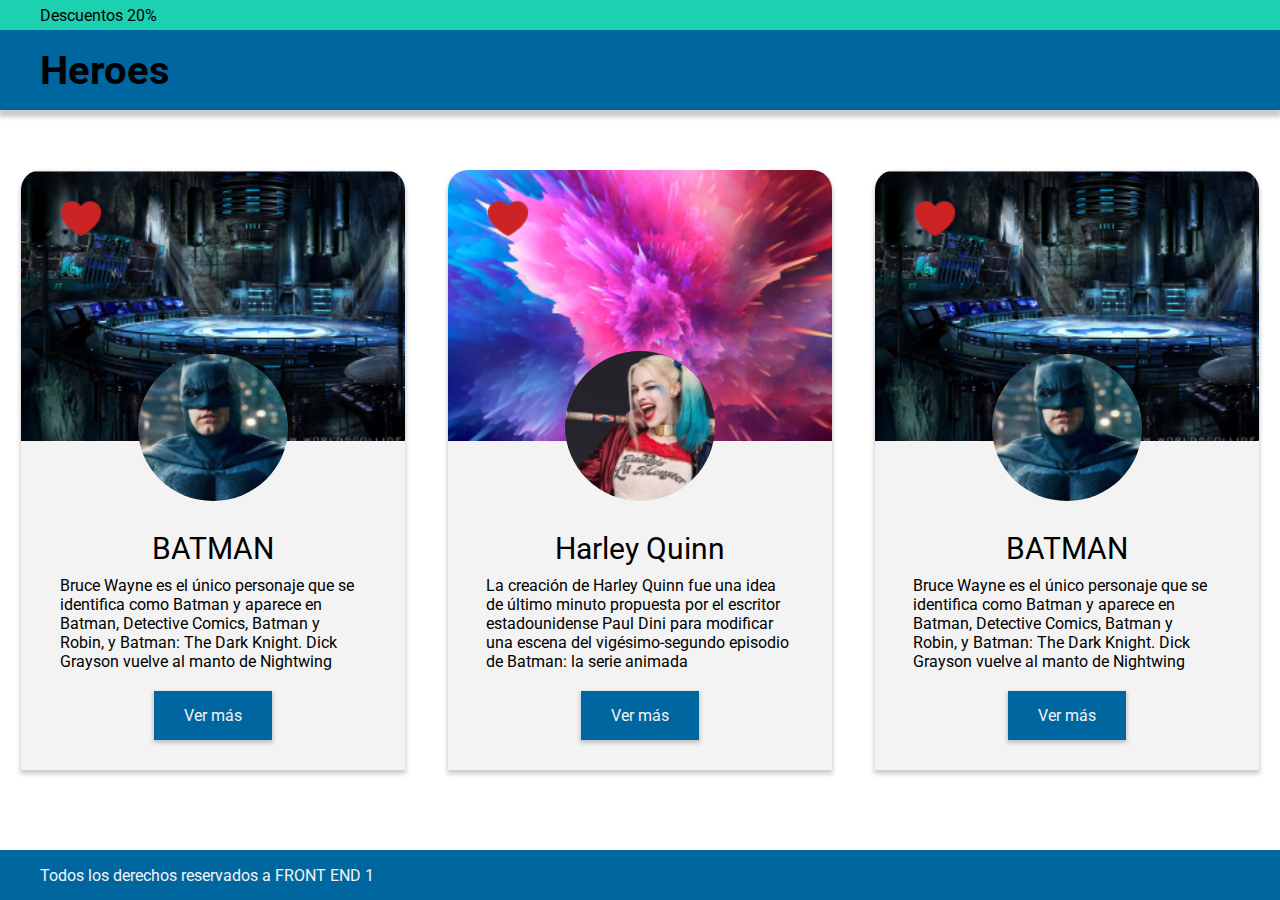
==== clase_10/root/index.html @ 4cc5483b "trabajo clase 10" ====
<!DOCTYPE html>
<html lang="en">
<head>
    <meta charset="UTF-8">
    <meta http-equiv="X-UA-Compatible" content="IE=edge">
    <meta name="viewport" content="width=device-width, initial-scale=1.0">
    <title>Héroes</title>
    <link rel="stylesheet" href="css/style.css">
    <link href="https://fonts.googleapis.com/css2?family=Hubballi&family=Roboto:wght@300;400;900&display=swap" rel="stylesheet">

</head>

<body>
    <header>
        <div id="barra-anuncios">
            <p>Descuentos 20%</p>
        </div>

        <div id="titulo">
            <h1>Heroes</h1>
        </div>
    </header>

    <main>
        <article id="cards">
            <section class="heroe batman">
                    <section class="imagenes batmanx">
                        <img src="imgs/corazon.png" alt="corazon" class="corazon">
                        <img src="imgs/batman.png" alt="avatar de batman" class="avatar">
                        
                    </section>

                    <section class="texto">
                        <h2><span>Batman</span></h2>
                        <p>Bruce Wayne es el único personaje que se identifica como Batman y aparece en Batman, Detective Comics, Batman y Robin, y Batman: The Dark Knight. Dick Grayson vuelve al manto de Nightwing</p>
                        <a href="#">Ver más</a>
                    </section>
            </section>

            <section class="heroe quinn">
                    <section class="imagenes quinnx">
                        <img src="imgs/corazon.png" alt="corazon" class="corazon">
                        <img src="imgs/quinn.png" alt="avatar de harley quinn" class="avatar">
                    </section>

                    <section class="texto">
                        <h2>Harley Quinn</h2>
                        <p>La creación de Harley Quinn fue una idea de último minuto propuesta por el escritor estadounidense Paul Dini para modificar una escena del vigésimo-segundo episodio de Batman: la serie animada</p>
                        <a href="#">Ver más</a>
                    </section>
            </section>

            <section class="heroe batman">
                    <section class="imagenes batmanx">
                        <img src="imgs/corazon.png" alt="corazon" class="corazon">
                        <img src="imgs/batman.png" alt="avatar de batman" class="avatar">
                    </section>

                    <section class="texto">
                        <h2><span>Batman</span></h2>
                        <p>Bruce Wayne es el único personaje que se identifica como Batman y aparece en Batman, Detective Comics, Batman y Robin, y Batman: The Dark Knight. Dick Grayson vuelve al manto de Nightwing</p>
                        <a href="#">Ver más</a>
                    </section>
            </section>
        </article>
    </main>

    <footer>
        <p>Todos los derechos reservados a <span>front end 1</span></p>
    </footer>

</body>
</html>
---- clase_10/root/css/style.css ----
* {
    box-sizing: border-box;
    margin: 0px;
    padding: 0px;
    font-family: 'Roboto', sans-serif;
}

header {
    box-shadow: 0px 6px 4px 1px rgba(0, 0, 0, 0.2);
}

#barra-anuncios {
    height: 30px;
    background-color: #1CD1B0;
    display: flex;
    align-items: center;
    padding-left: 40px;
}

#titulo {
    height: 80px;
    background-color: #00669F;
    display: flex;
    align-items: center;
    padding-left: 40px;
    font-size: 20px;
}

#cards {
    display: flex;
    justify-content: space-around;
    height: 600px;
    margin: 60px 0;
}

.heroe {
    background-color: #F3F3F3;
    width: 30%;
    border-radius: 20px 20px 0 0 ;
    display: flex;
    flex-direction: column;
    justify-content: space-around;
    align-items: center;
    box-shadow: 0px 3px 4px 1px rgba(0, 0, 0, 0.2);
}


.imagenes {
    display: flex;
    flex-direction: column;
    align-items: center;
    height: 60%;
    width: 100%;
    justify-content: space-between;
    position: relative;
    background-size: cover;
    background-repeat: no-repeat;
    border-radius: 20px 20px 0 0;
}

.batmanx {
    background-image: url(../imgs/fondo_batman.png);

}

.quinnx {
    background-image: url(../imgs/fondo_quinn.png);

}

.avatar {
    border-radius: 100%;
    width: 150px;
    margin-bottom: -60px;
}

.corazon {
    align-self: flex-start;
    width: 80px;
    padding-left: 40px;

    margin-top: 30px;
}

.texto {
    padding: 0 10%;
    margin: 80px 0 30px 0;
    display: flex;
    flex-direction: column;
    justify-content: center;
    height: 40%;
}

.texto h2 {
    text-align: center;
    padding: 10px 0;
    font-size: 30px;
    font-weight: 400;
}

.text p {
    text-align: left;
}

a {
    align-self: center;
    margin-top: 20px;
    padding: 15px 30px;
    background-color: #00669F;
    text-decoration: none;
    color: #F3F3F3;
    box-shadow: 0px 2px 4px 1px rgba(0, 0, 0, 0.2);
}

footer {
    display: flex;
    background-color: #00669F;
    height: 50px;
    width: 100%;
    color: #F3F3F3;
    align-items: center;
    padding-left: 40px;
    position: fixed;
    bottom: 0%;
}

span {
    text-transform: uppercase;
}
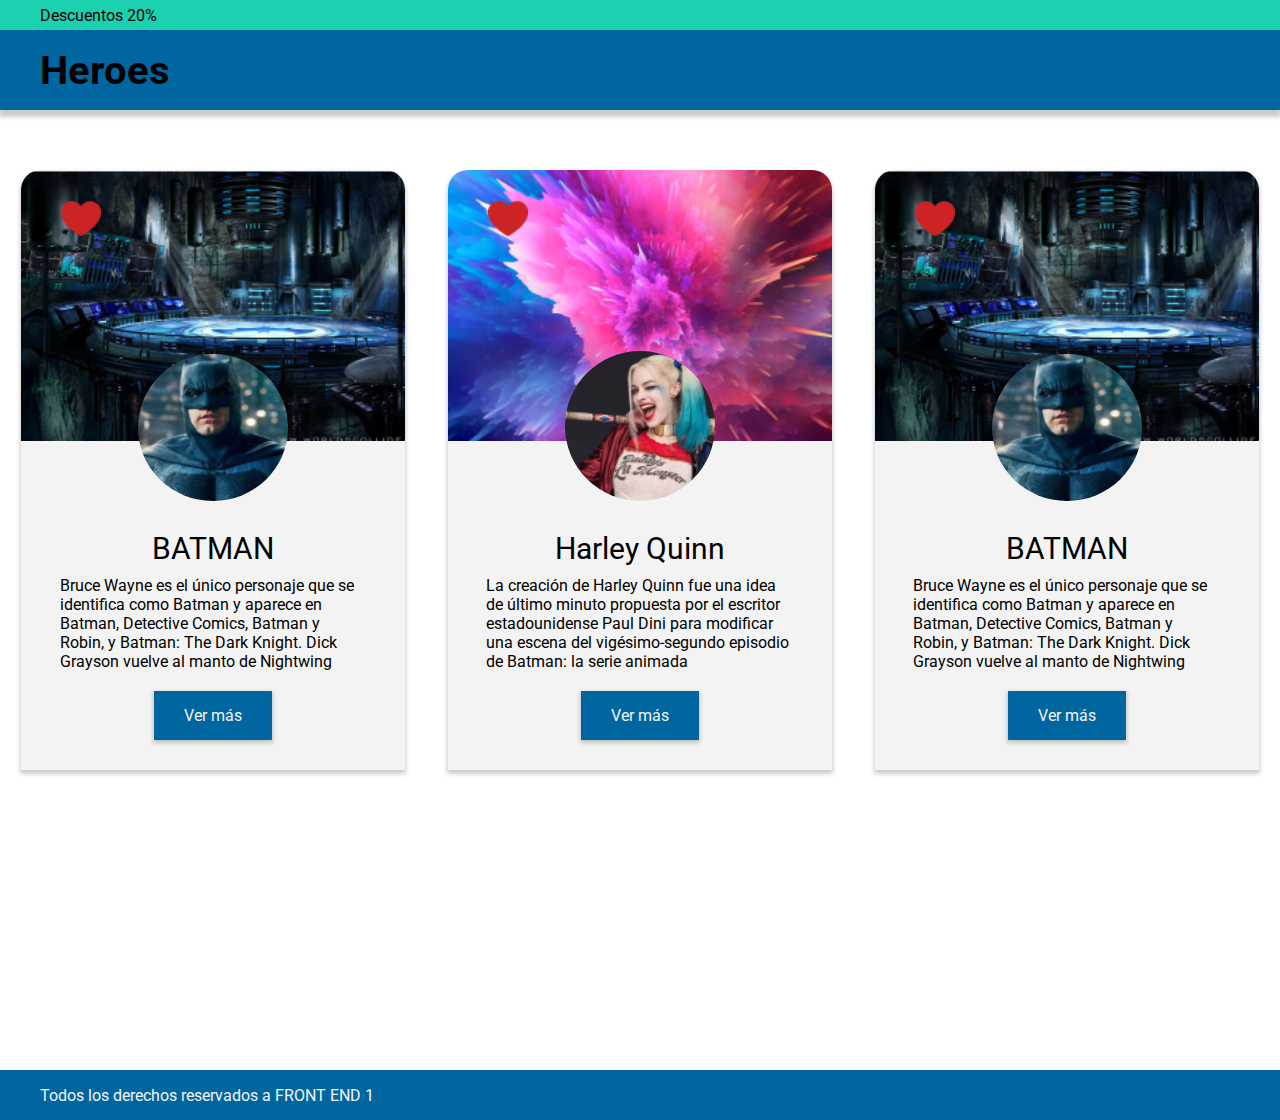
==== commit 52dd7b64: "Trabajo clase 10" ====
--- a/clase_10/root/index.html
+++ b/clase_10/root/index.html
@@ -23,8 +23,8 @@
 
     <main>
         <article id="cards">
-            <section class="heroe batman">
-                    <section class="imagenes batmanx">
+            <section class="heroe">
+                    <section class="imagenes batman">
                         <img src="imgs/corazon.png" alt="corazon" class="corazon">
                         <img src="imgs/batman.png" alt="avatar de batman" class="avatar">
                         
@@ -37,8 +37,8 @@
                     </section>
             </section>
 
-            <section class="heroe quinn">
-                    <section class="imagenes quinnx">
+            <section class="heroe">
+                    <section class="imagenes quinn">
                         <img src="imgs/corazon.png" alt="corazon" class="corazon">
                         <img src="imgs/quinn.png" alt="avatar de harley quinn" class="avatar">
                     </section>
@@ -50,8 +50,8 @@
                     </section>
             </section>
 
-            <section class="heroe batman">
-                    <section class="imagenes batmanx">
+            <section class="heroe">
+                    <section class="imagenes batman">
                         <img src="imgs/corazon.png" alt="corazon" class="corazon">
                         <img src="imgs/batman.png" alt="avatar de batman" class="avatar">
                     </section>
--- a/clase_10/root/css/style.css
+++ b/clase_10/root/css/style.css
@@ -5,8 +5,15 @@
     font-family: 'Roboto', sans-serif;
 }
 
+main {
+    height: 100vh;
+}
+
 header {
     box-shadow: 0px 6px 4px 1px rgba(0, 0, 0, 0.2);
+    position: sticky;
+    top:0px;
+    z-index: 2;
 }
 
 #barra-anuncios {
@@ -58,12 +65,12 @@
     border-radius: 20px 20px 0 0;
 }
 
-.batmanx {
+.batman {
     background-image: url(../imgs/fondo_batman.png);
 
 }
 
-.quinnx {
+.quinn {
     background-image: url(../imgs/fondo_quinn.png);
 
 }
@@ -120,8 +127,6 @@
     color: #F3F3F3;
     align-items: center;
     padding-left: 40px;
-    position: fixed;
-    bottom: 0%;
 }
 
 span {
